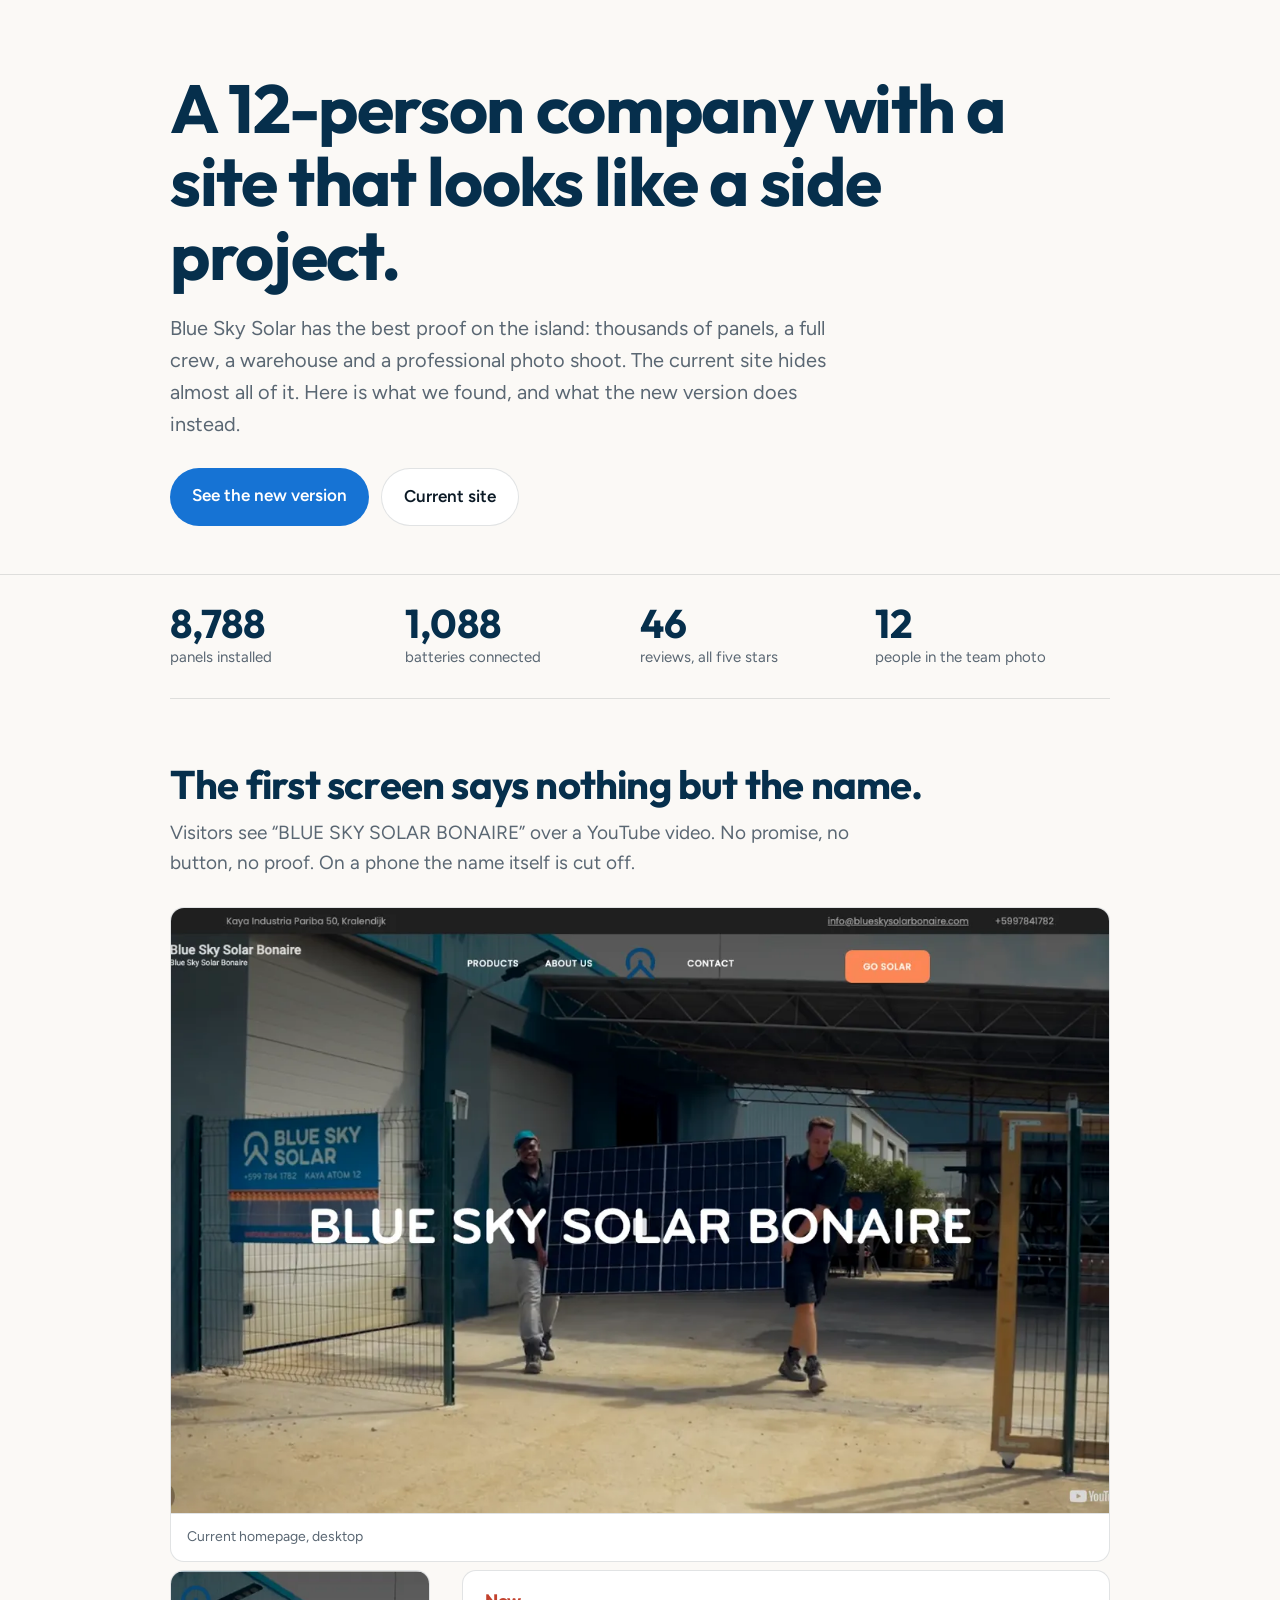
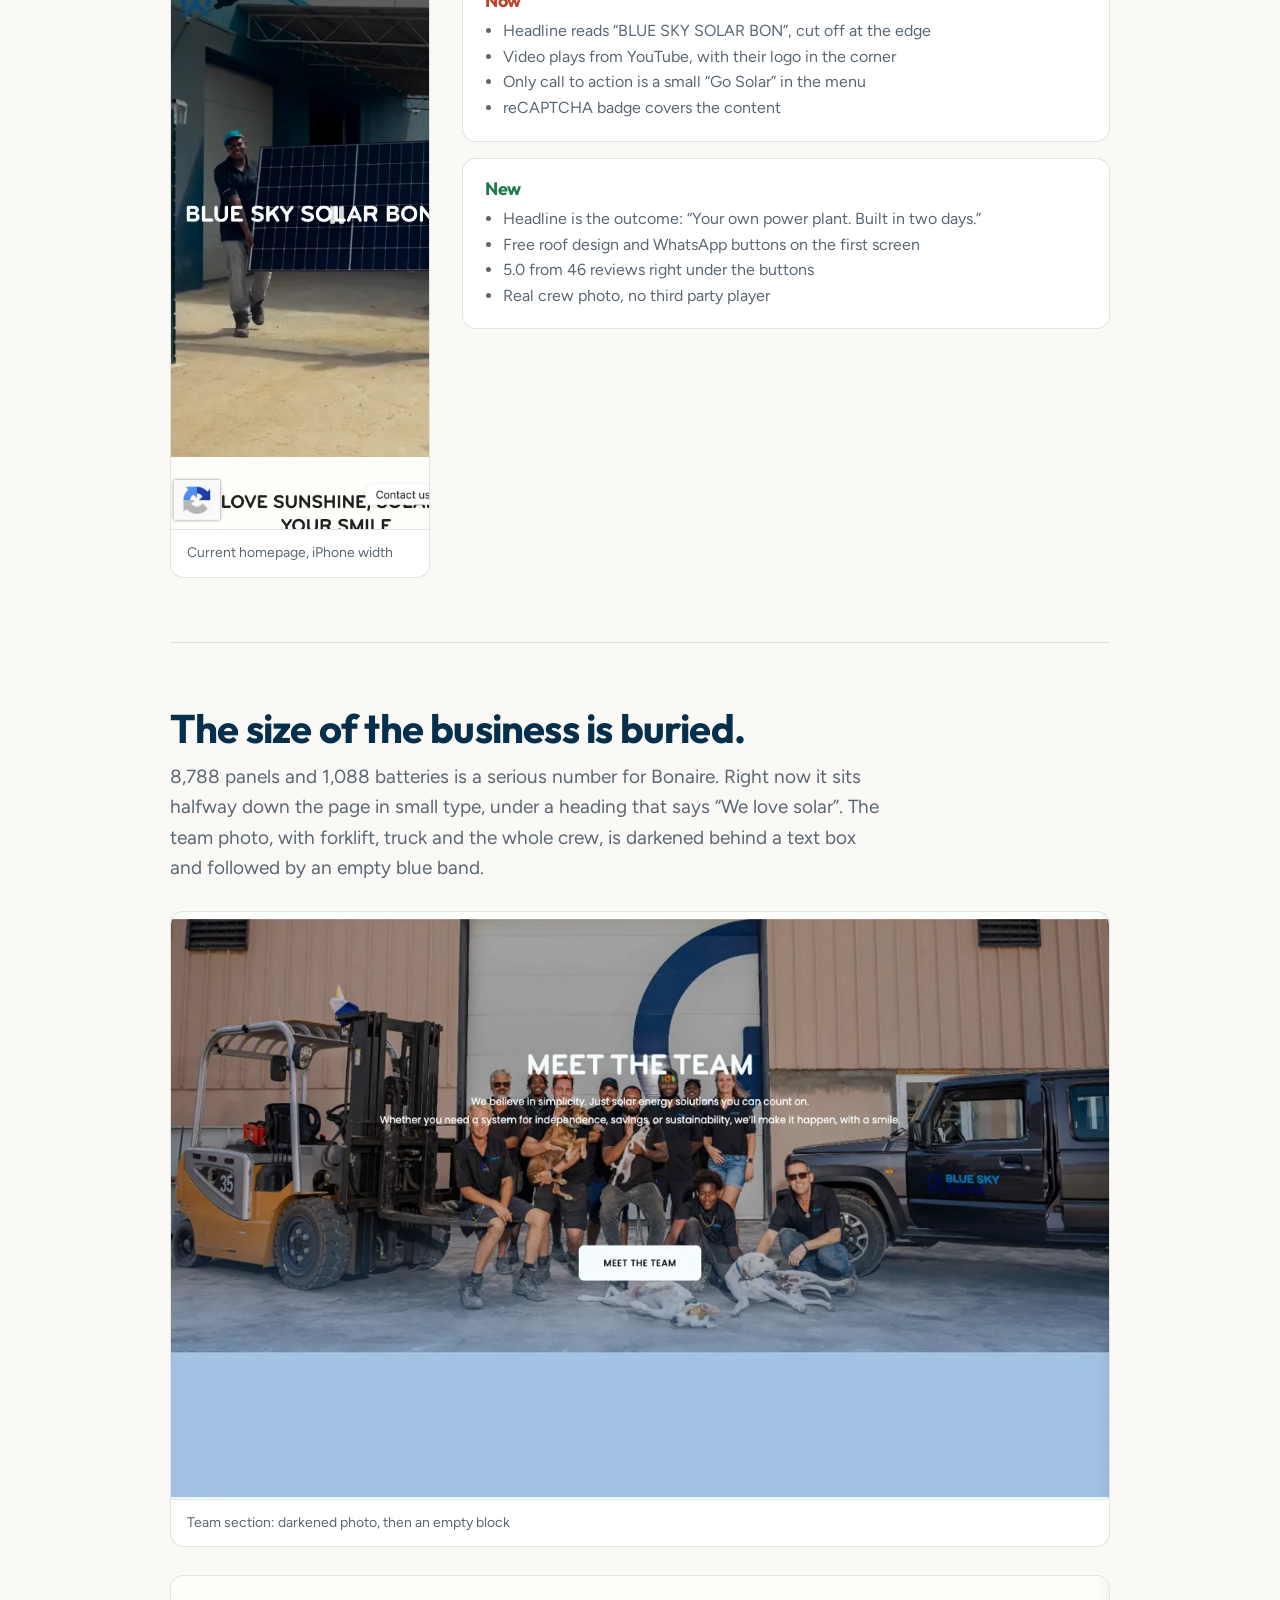
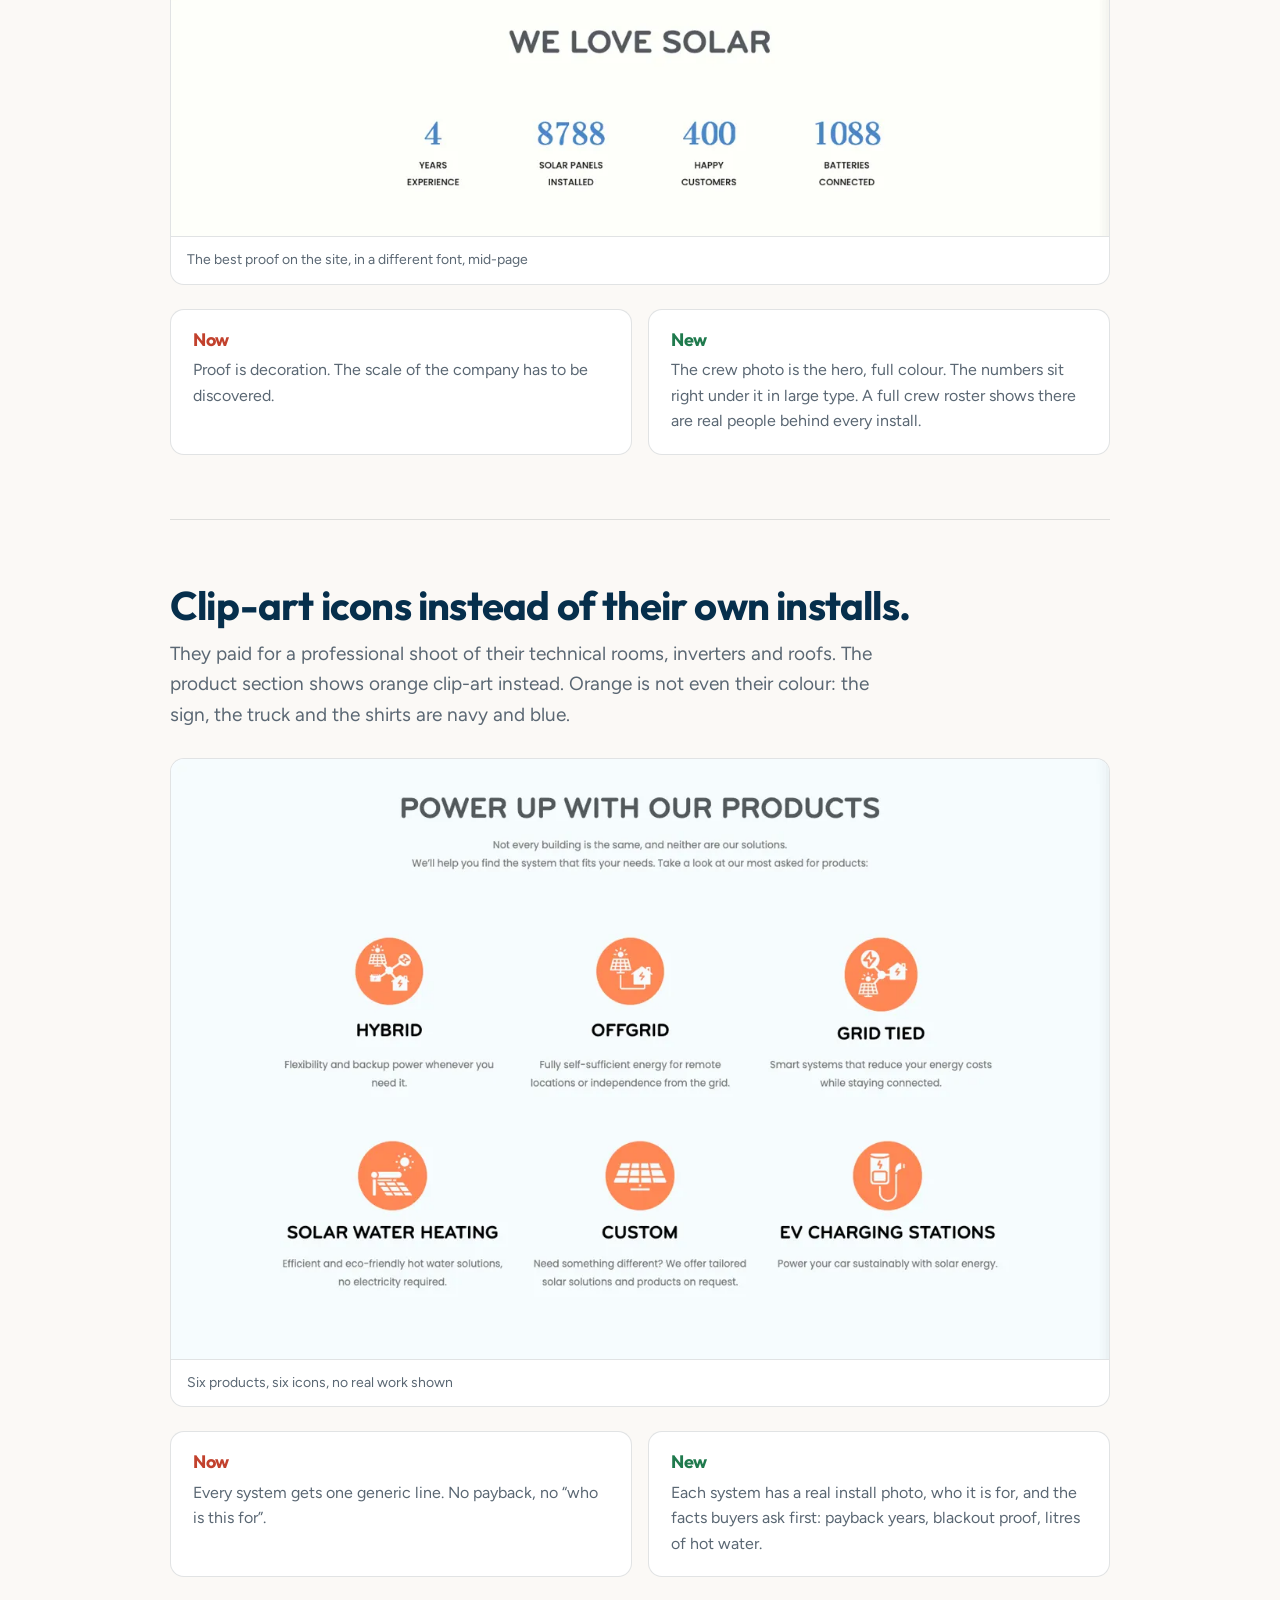
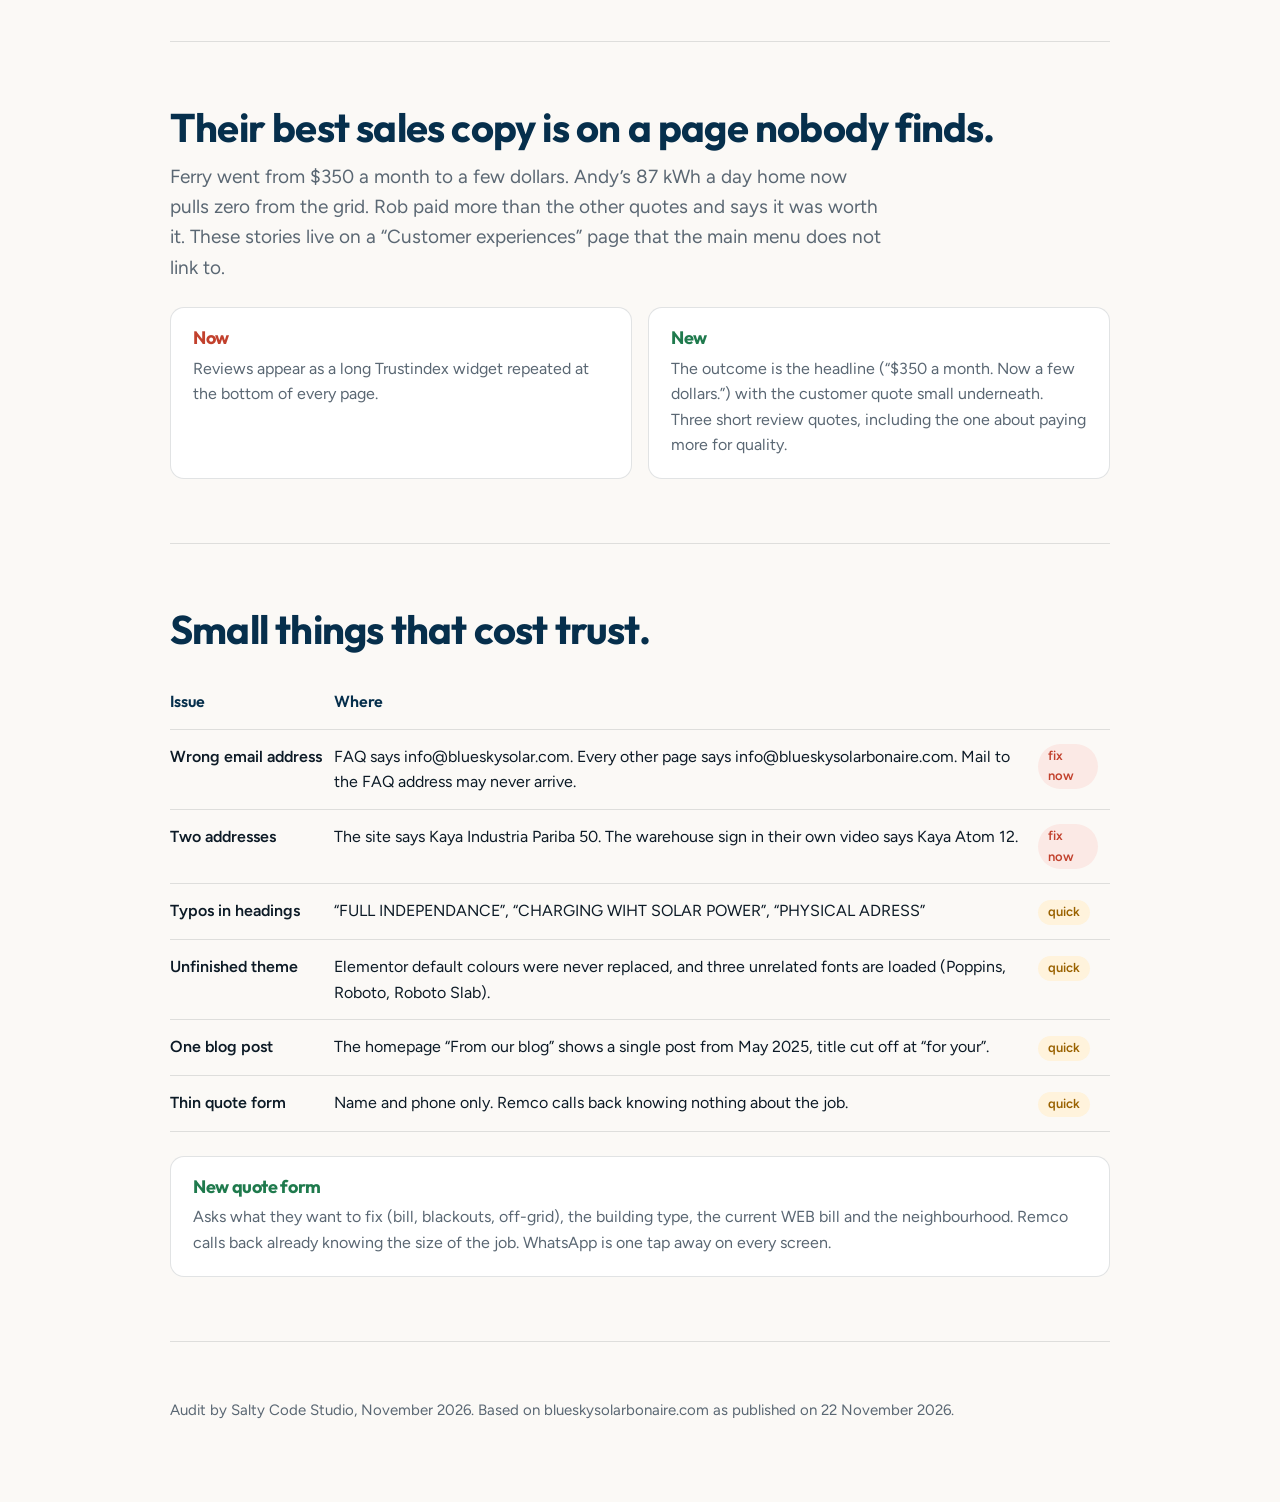
==== audit/index.html @ 4acdc21a "Blue Sky Solar mockup: homepage, audit, shared css/js Co-Authored-By: Claude Opus 5.5 <noreply@anthr" ====
<!doctype html>
<html lang="en">
<head>
<meta charset="utf-8">
<meta name="viewport" content="width=device-width, initial-scale=1">
<meta name="robots" content="noindex, nofollow">
<title>Blue Sky Solar Site Audit</title>
<link rel="icon" href="../img/BSS-Brandmark-FC.png">
<link href="https://fonts.googleapis.com/css2?family=Outfit:wght@600;700&family=Figtree:wght@400;500;600&display=swap" rel="stylesheet">
<style>
:root{--navy:#062f4c;--sky:#1673d4;--ink:#0c1a26;--muted:#5a6773;--line:rgba(12,26,38,.12);--paper:#fbf9f6;--red:#c2412d;--green:#1f7a4d}
*{box-sizing:border-box;margin:0;padding:0}
body{font-family:Figtree,system-ui,sans-serif;background:var(--paper);color:var(--ink);font-size:17px;line-height:1.6}
.wrap{max-width:980px;margin:0 auto;padding:0 20px}
h1,h2,h3{font-family:Outfit,sans-serif;letter-spacing:-.02em;line-height:1.08;color:var(--navy)}
header{padding:72px 0 48px;border-bottom:1px solid var(--line)}
h1{font-size:clamp(40px,6vw,68px)}
.lead{font-size:20px;color:var(--muted);margin-top:20px;max-width:680px}
.cta{display:flex;flex-wrap:wrap;gap:12px;margin-top:28px}
.btn{display:inline-block;padding:14px 22px;border-radius:999px;font-weight:600;text-decoration:none}
.btn-sky{background:var(--sky);color:#fff}
.btn-ghost{border:1px solid var(--line);color:var(--ink);background:#fff}
.assets{display:grid;grid-template-columns:repeat(4,1fr);border-bottom:1px solid var(--line)}
.assets div{padding:28px 16px 28px 0}
.assets b{font-family:Outfit;font-size:40px;display:block;color:var(--navy);line-height:1}
.assets span{color:var(--muted);font-size:15px}
section{padding:64px 0;border-bottom:1px solid var(--line)}
h2{font-size:clamp(28px,3.6vw,40px);margin-bottom:12px}
.verdict{font-size:19px;color:var(--muted);max-width:720px}
figure{margin:28px 0 8px;border:1px solid var(--line);border-radius:14px;overflow:hidden;background:#fff}
figure img{display:block;width:100%;height:auto}
figcaption{font-size:14px;color:var(--muted);padding:12px 16px;border-top:1px solid var(--line)}
.fix{display:grid;grid-template-columns:1fr 1fr;gap:16px;margin-top:24px}
.fix div{border:1px solid var(--line);border-radius:14px;padding:20px 22px;background:#fff}
.fix h3{font-size:18px;margin-bottom:8px}
.fix .now h3{color:var(--red)}
.fix .new h3{color:var(--green)}
.fix p,.fix li{color:var(--muted);font-size:16px}
.fix ul{padding-left:18px}
.mob{display:grid;grid-template-columns:260px 1fr;gap:32px;align-items:start}
.mob figure{margin:0}
table{width:100%;border-collapse:collapse;margin-top:24px;font-size:16px}
td,th{text-align:left;padding:14px 12px 14px 0;border-bottom:1px solid var(--line);vertical-align:top}
th{font-family:Outfit;font-weight:600;color:var(--navy)}
td:first-child{white-space:nowrap;font-weight:600}
.tag{display:inline-block;font-size:13px;font-weight:600;padding:2px 10px;border-radius:999px;background:#fbe9e5;color:var(--red)}
.tag.mid{background:#fff3dc;color:#9a6200}
footer{padding:56px 0 80px;color:var(--muted);font-size:15px}
@media(max-width:720px){.assets{grid-template-columns:1fr 1fr}.fix,.mob{grid-template-columns:1fr}.mob figure{max-width:260px}td:first-child{white-space:normal}}
</style>
</head>
<body>
<header>
  <div class="wrap">
    <h1>A 12-person company with a site that looks like a side project.</h1>
    <p class="lead">Blue Sky Solar has the best proof on the island: thousands of panels, a full crew, a warehouse and a professional photo shoot. The current site hides almost all of it. Here is what we found, and what the new version does instead.</p>
    <div class="cta"><a class="btn btn-sky" href="../">See the new version</a><a class="btn btn-ghost" href="https://blueskysolarbonaire.com/">Current site</a></div>
  </div>
</header>

<div class="wrap">
  <div class="assets">
    <div><b>8,788</b><span>panels installed</span></div>
    <div><b>1,088</b><span>batteries connected</span></div>
    <div><b>46</b><span>reviews, all five stars</span></div>
    <div><b>12</b><span>people in the team photo</span></div>
  </div>
</div>

<div class="wrap">
<section>
  <h2>The first screen says nothing but the name.</h2>
  <p class="verdict">Visitors see “BLUE SKY SOLAR BONAIRE” over a YouTube video. No promise, no button, no proof. On a phone the name itself is cut off.</p>
  <figure><img src="now-hero.webp" alt="Current homepage hero" loading="lazy"><figcaption>Current homepage, desktop</figcaption></figure>
  <div class="mob">
    <figure><img src="now-mobile.webp" alt="Current homepage on a phone" loading="lazy"><figcaption>Current homepage, iPhone width</figcaption></figure>
    <div class="fix" style="grid-template-columns:1fr;margin-top:0">
      <div class="now"><h3>Now</h3><ul><li>Headline reads “BLUE SKY SOLAR BON”, cut off at the edge</li><li>Video plays from YouTube, with their logo in the corner</li><li>Only call to action is a small “Go Solar” in the menu</li><li>reCAPTCHA badge covers the content</li></ul></div>
      <div class="new"><h3>New</h3><ul><li>Headline is the outcome: “Your own power plant. Built in two days.”</li><li>Free roof design and WhatsApp buttons on the first screen</li><li>5.0 from 46 reviews right under the buttons</li><li>Real crew photo, no third party player</li></ul></div>
    </div>
  </div>
</section>

<section>
  <h2>The size of the business is buried.</h2>
  <p class="verdict">8,788 panels and 1,088 batteries is a serious number for Bonaire. Right now it sits halfway down the page in small type, under a heading that says “We love solar”. The team photo, with forklift, truck and the whole crew, is darkened behind a text box and followed by an empty blue band.</p>
  <figure><img src="now-team.webp" alt="Current team section with empty blue band" loading="lazy"><figcaption>Team section: darkened photo, then an empty block</figcaption></figure>
  <figure><img src="now-stats.webp" alt="Current stats counters" loading="lazy"><figcaption>The best proof on the site, in a different font, mid-page</figcaption></figure>
  <div class="fix">
    <div class="now"><h3>Now</h3><p>Proof is decoration. The scale of the company has to be discovered.</p></div>
    <div class="new"><h3>New</h3><p>The crew photo is the hero, full colour. The numbers sit right under it in large type. A full crew roster shows there are real people behind every install.</p></div>
  </div>
</section>

<section>
  <h2>Clip-art icons instead of their own installs.</h2>
  <p class="verdict">They paid for a professional shoot of their technical rooms, inverters and roofs. The product section shows orange clip-art instead. Orange is not even their colour: the sign, the truck and the shirts are navy and blue.</p>
  <figure><img src="now-products.webp" alt="Current product icons" loading="lazy"><figcaption>Six products, six icons, no real work shown</figcaption></figure>
  <div class="fix">
    <div class="now"><h3>Now</h3><p>Every system gets one generic line. No payback, no “who is this for”.</p></div>
    <div class="new"><h3>New</h3><p>Each system has a real install photo, who it is for, and the facts buyers ask first: payback years, blackout proof, litres of hot water.</p></div>
  </div>
</section>

<section>
  <h2>Their best sales copy is on a page nobody finds.</h2>
  <p class="verdict">Ferry went from $350 a month to a few dollars. Andy’s 87 kWh a day home now pulls zero from the grid. Rob paid more than the other quotes and says it was worth it. These stories live on a “Customer experiences” page that the main menu does not link to.</p>
  <div class="fix">
    <div class="now"><h3>Now</h3><p>Reviews appear as a long Trustindex widget repeated at the bottom of every page.</p></div>
    <div class="new"><h3>New</h3><p>The outcome is the headline (“$350 a month. Now a few dollars.”) with the customer quote small underneath. Three short review quotes, including the one about paying more for quality.</p></div>
  </div>
</section>

<section>
  <h2>Small things that cost trust.</h2>
  <table>
    <tr><th>Issue</th><th>Where</th><th></th></tr>
    <tr><td>Wrong email address</td><td>FAQ says info@blueskysolar.com. Every other page says info@blueskysolarbonaire.com. Mail to the FAQ address may never arrive.</td><td><span class="tag">fix now</span></td></tr>
    <tr><td>Two addresses</td><td>The site says Kaya Industria Pariba 50. The warehouse sign in their own video says Kaya Atom 12.</td><td><span class="tag">fix now</span></td></tr>
    <tr><td>Typos in headings</td><td>“FULL INDEPENDANCE”, “CHARGING WIHT SOLAR POWER”, “PHYSICAL ADRESS”</td><td><span class="tag mid">quick</span></td></tr>
    <tr><td>Unfinished theme</td><td>Elementor default colours were never replaced, and three unrelated fonts are loaded (Poppins, Roboto, Roboto Slab).</td><td><span class="tag mid">quick</span></td></tr>
    <tr><td>One blog post</td><td>The homepage “From our blog” shows a single post from May 2025, title cut off at “for your”.</td><td><span class="tag mid">quick</span></td></tr>
    <tr><td>Thin quote form</td><td>Name and phone only. Remco calls back knowing nothing about the job.</td><td><span class="tag mid">quick</span></td></tr>
  </table>
  <div class="fix">
    <div class="new" style="grid-column:1/-1"><h3>New quote form</h3><p>Asks what they want to fix (bill, blackouts, off-grid), the building type, the current WEB bill and the neighbourhood. Remco calls back already knowing the size of the job. WhatsApp is one tap away on every screen.</p></div>
  </div>
</section>
</div>

<footer><div class="wrap">Audit by Salty Code Studio, November 2026. Based on blueskysolarbonaire.com as published on 22 November 2026.</div></footer>
</body>
</html>
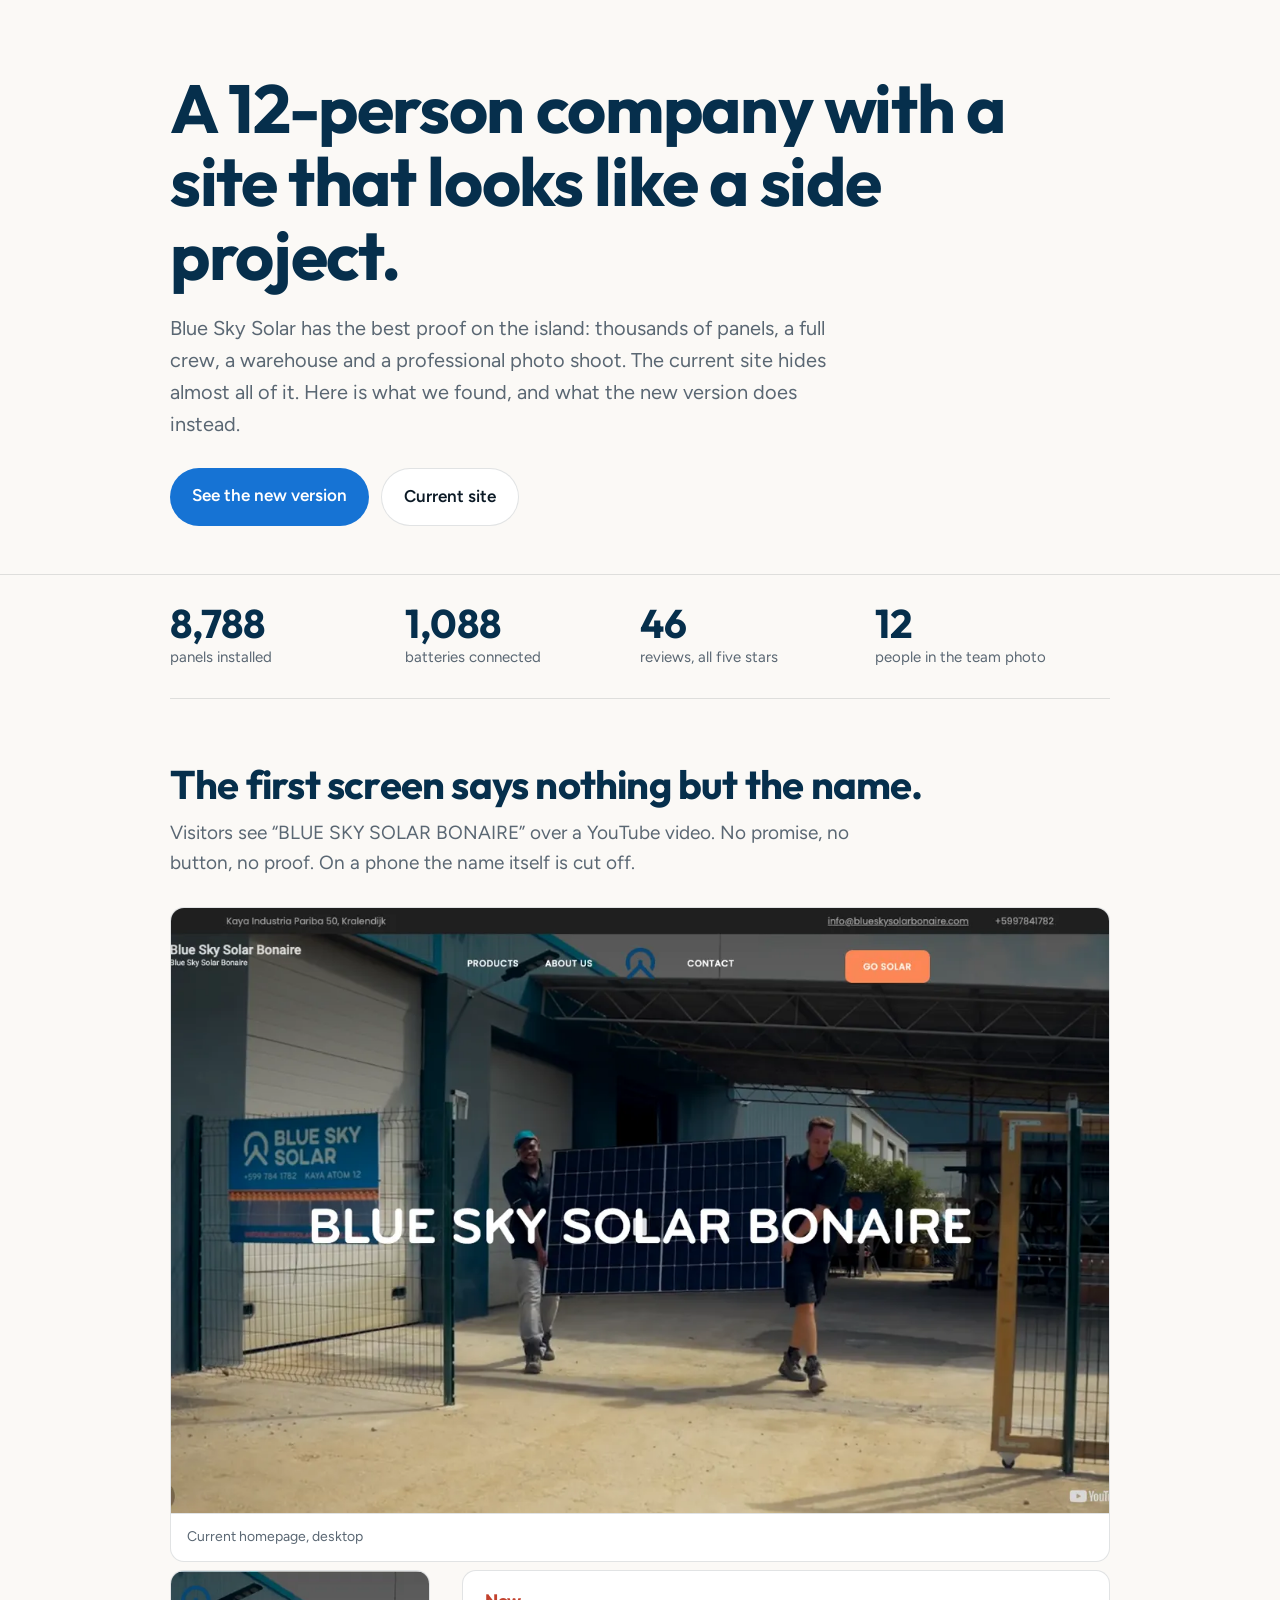
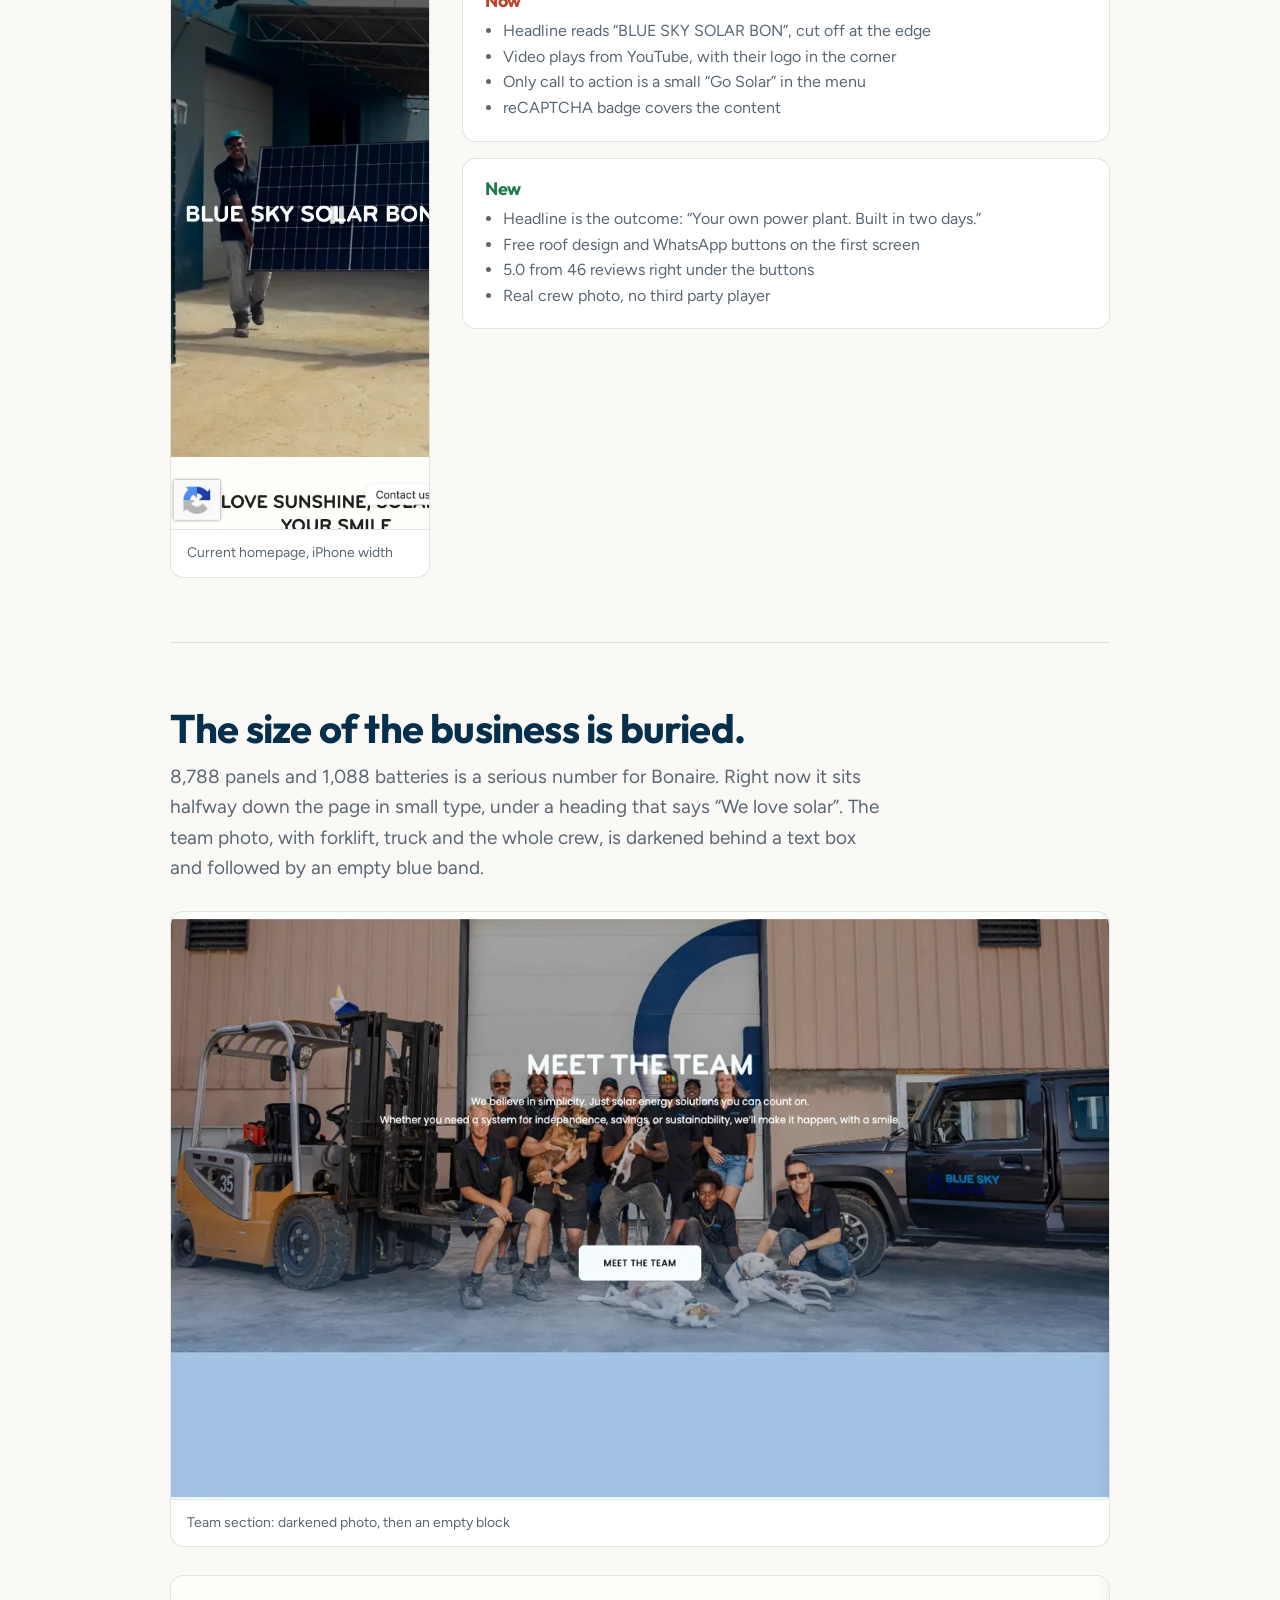
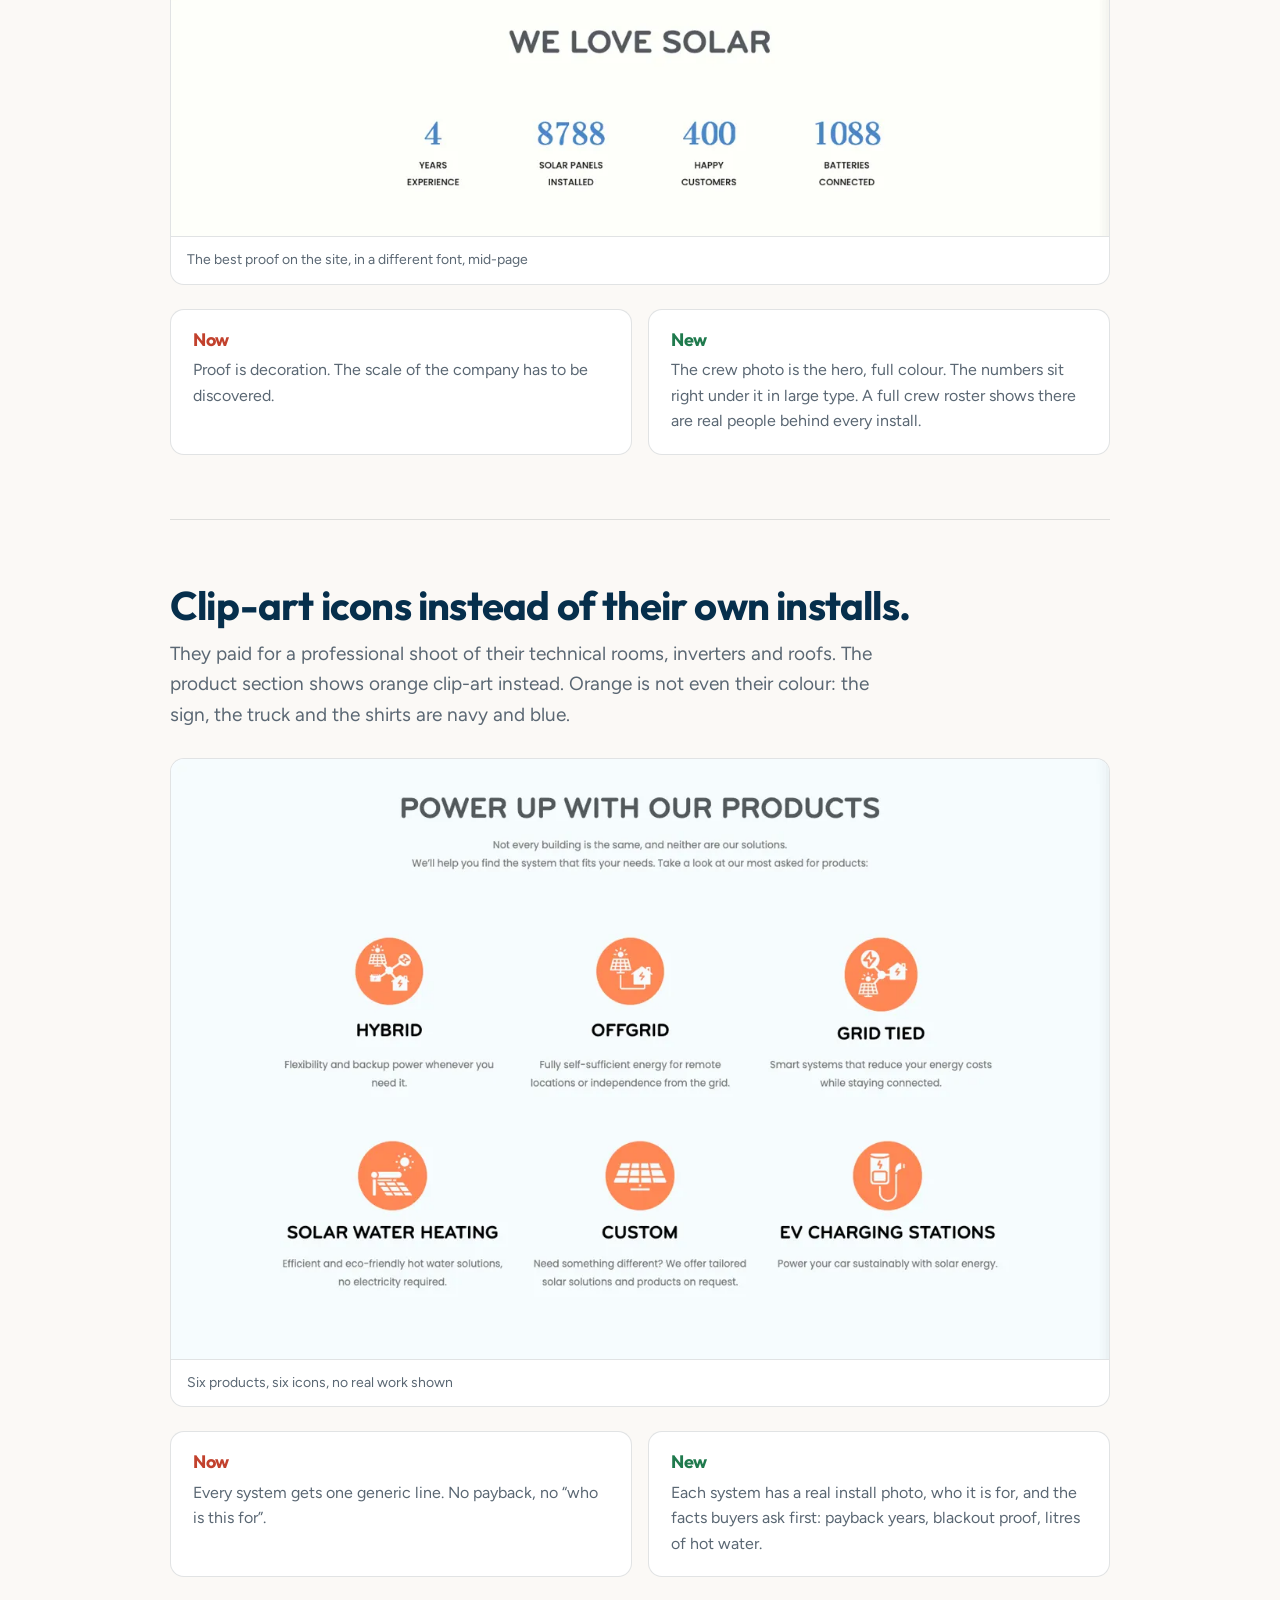
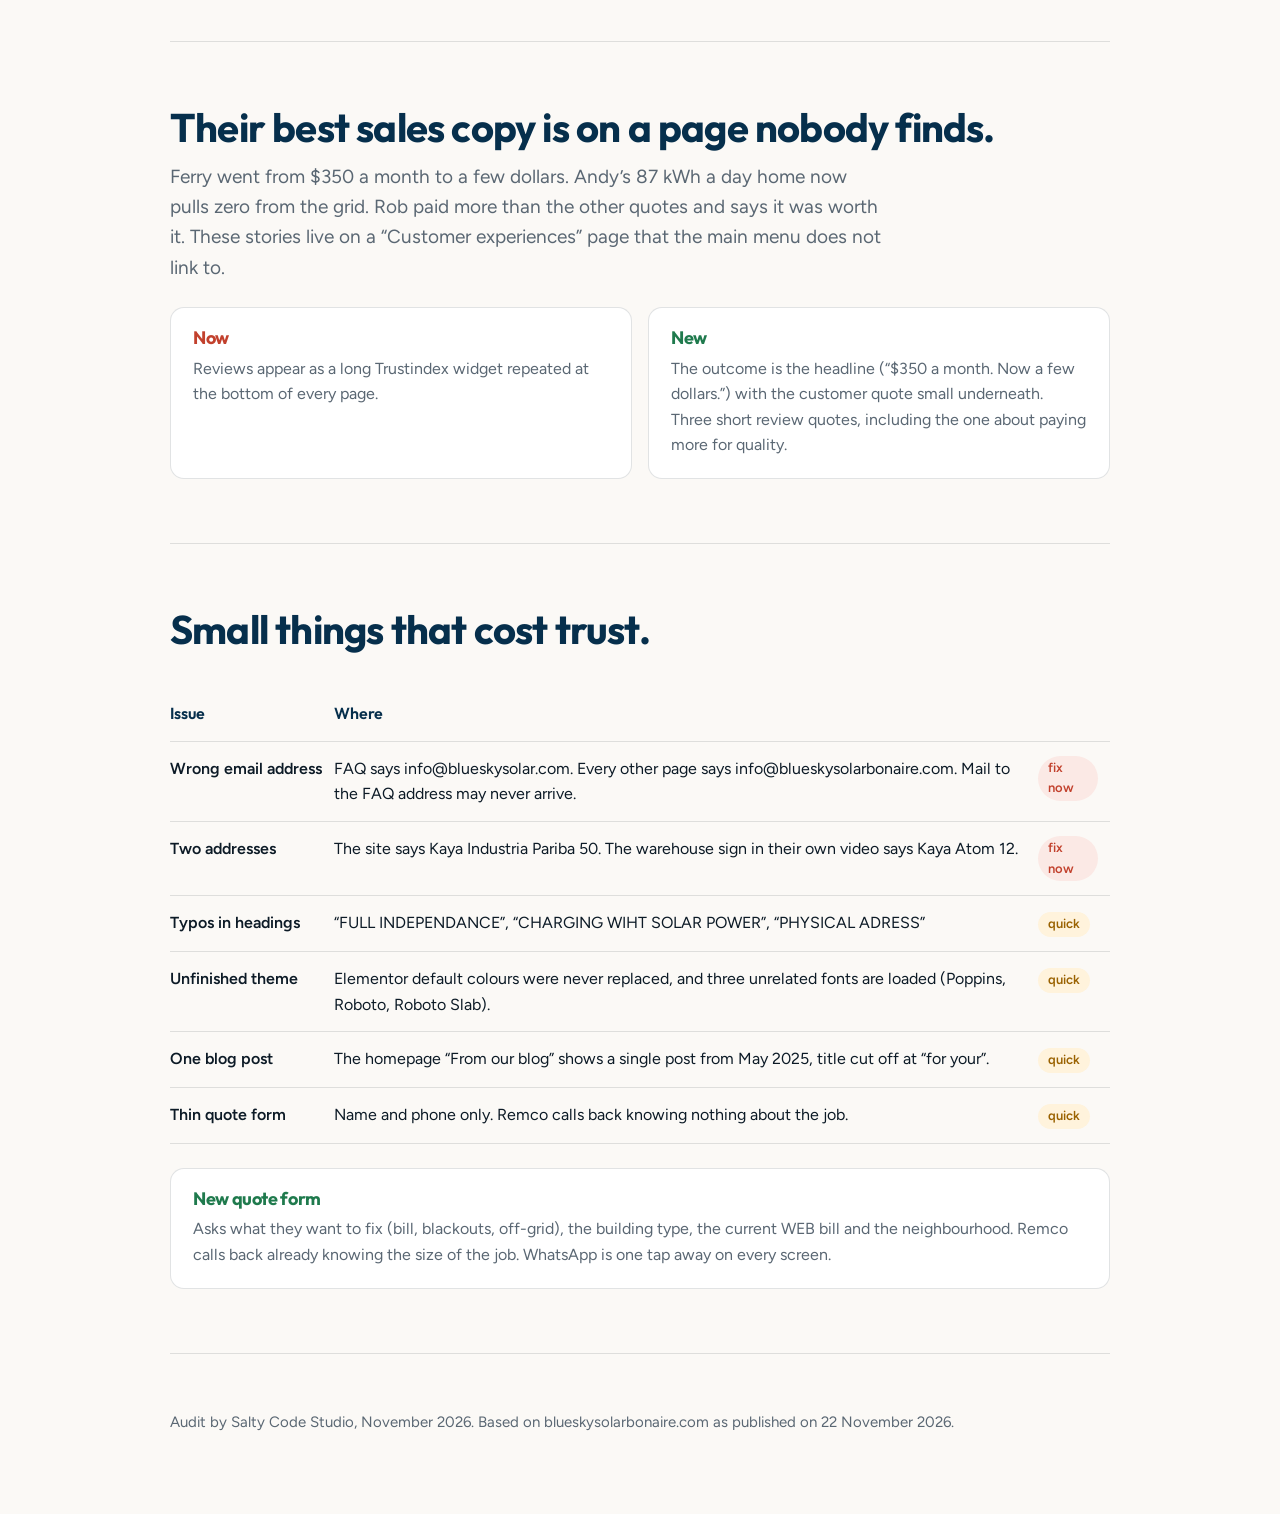
==== commit 25f70e4d: "Fix checker findings: sticky CTAs, verbatim quotes, Ferry on hybrid Co-Authored-By: Claude Opus 5.5 " ====
--- a/audit/index.html
+++ b/audit/index.html
@@ -113,7 +113,7 @@
 
 <section>
   <h2>Small things that cost trust.</h2>
-  <table>
+  <div style="overflow-x:auto"><table>
     <tr><th>Issue</th><th>Where</th><th></th></tr>
     <tr><td>Wrong email address</td><td>FAQ says info@blueskysolar.com. Every other page says info@blueskysolarbonaire.com. Mail to the FAQ address may never arrive.</td><td><span class="tag">fix now</span></td></tr>
     <tr><td>Two addresses</td><td>The site says Kaya Industria Pariba 50. The warehouse sign in their own video says Kaya Atom 12.</td><td><span class="tag">fix now</span></td></tr>
@@ -121,7 +121,7 @@
     <tr><td>Unfinished theme</td><td>Elementor default colours were never replaced, and three unrelated fonts are loaded (Poppins, Roboto, Roboto Slab).</td><td><span class="tag mid">quick</span></td></tr>
     <tr><td>One blog post</td><td>The homepage “From our blog” shows a single post from May 2025, title cut off at “for your”.</td><td><span class="tag mid">quick</span></td></tr>
     <tr><td>Thin quote form</td><td>Name and phone only. Remco calls back knowing nothing about the job.</td><td><span class="tag mid">quick</span></td></tr>
-  </table>
+  </table></div>
   <div class="fix">
     <div class="new" style="grid-column:1/-1"><h3>New quote form</h3><p>Asks what they want to fix (bill, blackouts, off-grid), the building type, the current WEB bill and the neighbourhood. Remco calls back already knowing the size of the job. WhatsApp is one tap away on every screen.</p></div>
   </div>
